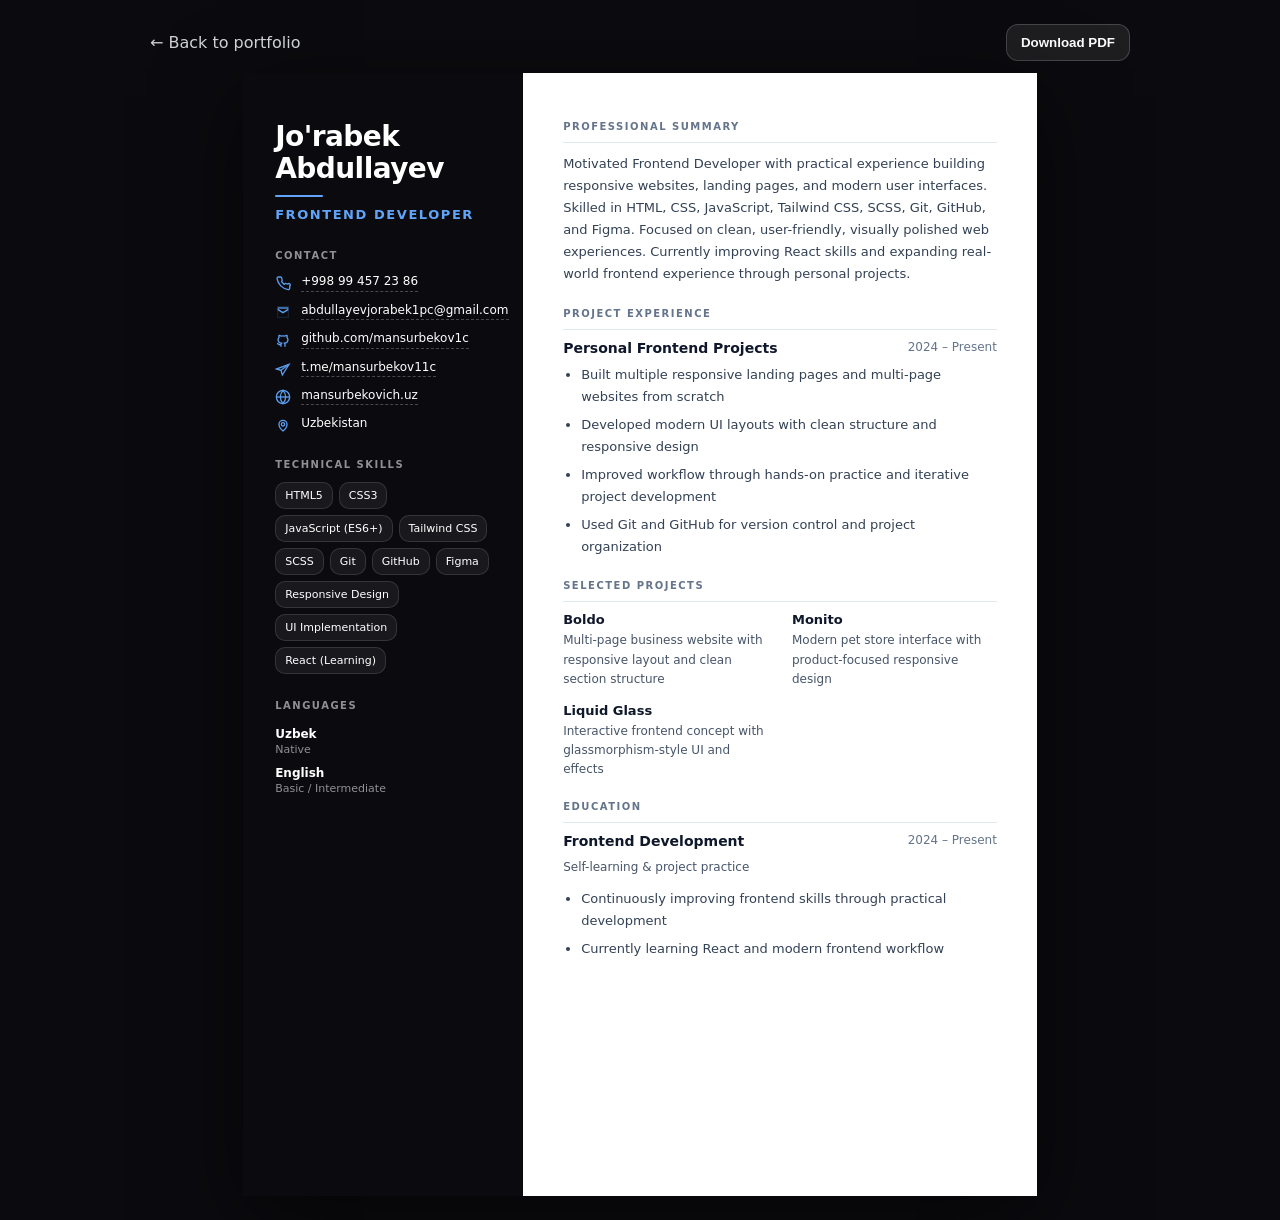
==== cv/cv-en.html @ 5465bddf "sv qo'shildi" ====
<!doctype html>
<html lang="en">
  <head>
    <meta charset="UTF-8" />
    <meta name="viewport" content="width=device-width, initial-scale=1.0" />
    <title>Jo'rabek Abdullayev — CV (EN)</title>
    <style>
      :root {
        --bg: #0a0a0a;
        --paper: #ffffff;
        --ink: #0f172a;
        --muted: #475569;
        --left: #0b0b0f;
        --accent: #60a5fa;
        --chip: #1f2430;
      }
      * {
        box-sizing: border-box;
      }
      body {
        margin: 0;
        font-family: ui-sans-serif, system-ui, -apple-system, Segoe UI, Roboto,
          Helvetica, Arial, "Apple Color Emoji", "Segoe UI Emoji";
        background: #0b0b0f;
        color: var(--ink);
      }
      .page-wrap {
        min-height: 100vh;
        display: grid;
        place-items: center;
        padding: 24px 16px;
      }
      .toolbar {
        width: min(980px, 100%);
        display: flex;
        justify-content: space-between;
        align-items: center;
        gap: 12px;
        color: #e5e7eb;
        margin-bottom: 12px;
      }
      .toolbar a {
        color: #e5e7eb;
        text-decoration: none;
        opacity: 0.9;
      }
      .toolbar a:hover {
        opacity: 1;
      }
      .btn {
        appearance: none;
        border: 1px solid rgba(255, 255, 255, 0.18);
        background: rgba(255, 255, 255, 0.08);
        color: #fff;
        border-radius: 12px;
        padding: 10px 14px;
        font-weight: 600;
        cursor: pointer;
      }
      .btn:hover {
        background: rgba(255, 255, 255, 0.12);
      }

      /* A4 container - 210mm × 297mm */
      .sheet {
        width: 210mm;
        height: 297mm;
        background: var(--paper);
        box-shadow: 0 24px 80px rgba(0, 0, 0, 0.55);
        overflow: hidden;
      }
      .grid {
        display: grid;
        grid-template-columns: 280px 1fr;
        height: 100%;
      }
      .left {
        background: var(--left);
        color: #fff;
        padding: 48px 32px;
        display: flex;
        flex-direction: column;
      }
      .name {
        font-size: 28px;
        font-weight: 800;
        line-height: 1.15;
        margin: 0 0 10px;
        letter-spacing: -0.02em;
      }
      .rule {
        width: 48px;
        height: 2px;
        background: var(--accent);
        border-radius: 999px;
        margin-bottom: 10px;
      }
      .role {
        color: var(--accent);
        font-size: 13px;
        letter-spacing: 0.12em;
        text-transform: uppercase;
        font-weight: 700;
        margin: 0 0 28px;
      }
      .section-h {
        margin: 0 0 12px;
        font-size: 10px;
        text-transform: uppercase;
        letter-spacing: 0.15em;
        color: rgba(255, 255, 255, 0.55);
        font-weight: 800;
      }
      .contact {
        display: flex;
        flex-direction: column;
        gap: 10px;
        margin-bottom: 26px;
      }
      .row {
        display: flex;
        gap: 10px;
        align-items: flex-start;
        font-size: 12px;
        line-height: 1.45;
      }
      .ico {
        width: 16px;
        height: 16px;
        flex: 0 0 auto;
        margin-top: 2px;
        color: var(--accent);
        opacity: 0.95;
      }
      .contact a {
        color: #fff;
        text-decoration: none;
        border-bottom: 1px dashed rgba(255, 255, 255, 0.25);
      }
      .contact a:hover {
        border-bottom-color: rgba(255, 255, 255, 0.55);
      }
      .chips {
        display: flex;
        flex-wrap: wrap;
        gap: 6px;
        margin-bottom: 26px;
      }
      .chip {
        font-size: 11px;
        background: rgba(255, 255, 255, 0.06);
        border: 1px solid rgba(255, 255, 255, 0.12);
        padding: 6px 9px;
        border-radius: 10px;
      }
      .langs {
        margin-top: 4px;
        display: grid;
        gap: 10px;
      }
      .lang {
        font-size: 12px;
        font-weight: 650;
      }
      .lang-sub {
        font-size: 11px;
        color: rgba(255, 255, 255, 0.55);
        margin-top: 2px;
      }

      .right {
        padding: 48px 40px;
      }
      .r-h {
        margin: 0 0 10px;
        font-size: 10px;
        text-transform: uppercase;
        letter-spacing: 0.15em;
        color: #64748b;
        font-weight: 800;
        padding-bottom: 10px;
        border-bottom: 1px solid #e2e8f0;
      }
      .p {
        margin: 0;
        font-size: 13px;
        line-height: 1.7;
        color: #334155;
      }
      .block {
        margin-bottom: 22px;
      }
      .split {
        display: flex;
        justify-content: space-between;
        gap: 16px;
        align-items: flex-start;
        margin: 0 0 8px;
      }
      .title {
        margin: 0;
        font-size: 14px;
        font-weight: 800;
        color: #0f172a;
      }
      .date {
        font-size: 12px;
        color: #64748b;
        white-space: nowrap;
      }
      .bullets {
        margin: 0;
        padding-left: 18px;
        display: grid;
        gap: 6px;
      }
      .bullets li {
        font-size: 13px;
        color: #334155;
        line-height: 1.7;
      }
      .projects {
        display: grid;
        grid-template-columns: 1fr 1fr;
        gap: 14px 24px;
      }
      .proj h4 {
        margin: 0 0 4px;
        font-size: 13px;
        font-weight: 800;
        color: #0f172a;
      }
      .proj p {
        margin: 0;
        font-size: 12px;
        color: #475569;
        line-height: 1.6;
      }

      @media (max-width: 900px) {
        .sheet {
          width: 100%;
          height: auto;
        }
        .grid {
          grid-template-columns: 1fr;
        }
      }

      @media print {
        body {
          background: #fff;
        }
        .page-wrap {
          padding: 0;
        }
        .toolbar {
          display: none;
        }
        .sheet {
          box-shadow: none;
        }
      }
    </style>
  </head>
  <body>
    <div class="page-wrap">
      <div class="toolbar">
        <a href="../index.html">← Back to portfolio</a>
        <button class="btn" onclick="window.print()">Download PDF</button>
      </div>

      <main class="sheet">
        <div class="grid">
          <aside class="left">
            <h1 class="name">Jo'rabek<br />Abdullayev</h1>
            <div class="rule"></div>
            <p class="role">Frontend Developer</p>

            <h3 class="section-h">Contact</h3>
            <div class="contact">
              <div class="row">
                <svg class="ico" viewBox="0 0 24 24" fill="none" stroke="currentColor" stroke-width="2">
                  <path d="M22 16.92v3a2 2 0 0 1-2.18 2A19.8 19.8 0 0 1 3 5.18 2 2 0 0 1 5.11 3h3a2 2 0 0 1 2 1.72c.12.86.31 1.7.57 2.5a2 2 0 0 1-.45 2.11L9.91 10.09a16 16 0 0 0 4 4l.76-.76a2 2 0 0 1 2.11-.45c.8.26 1.64.45 2.5.57A2 2 0 0 1 22 16.92Z"/>
                </svg>
                <a href="tel:+998994572386">+998 99 457 23 86</a>
              </div>
              <div class="row">
                <svg class="ico" viewBox="0 0 24 24" fill="none" stroke="currentColor" stroke-width="2">
                  <path d="M4 4h16v16H4z" opacity=".15"></path>
                  <path d="M4 8l8 5 8-5"></path>
                  <path d="M4 6h16"></path>
                </svg>
                <a href="mailto:abdullayevjorabek1pc@gmail.com">abdullayevjorabek1pc@gmail.com</a>
              </div>
              <div class="row">
                <svg class="ico" viewBox="0 0 24 24" fill="none" stroke="currentColor" stroke-width="2">
                  <path d="M9 19c-4 1-4-2-6-2"></path>
                  <path d="M15 22v-3.1a2.7 2.7 0 0 0-.75-2.1c2.5-.3 5.15-1.25 5.15-5.6A4.4 4.4 0 0 0 18 8.1 4.1 4.1 0 0 0 17.9 5S17 4.7 15 6.1a13.4 13.4 0 0 0-6 0C7 4.7 6.1 5 6.1 5A4.1 4.1 0 0 0 6 8.1a4.4 4.4 0 0 0-1.4 3.1c0 4.35 2.65 5.3 5.15 5.6A2.7 2.7 0 0 0 9 18.9V22"></path>
                </svg>
                <a href="https://github.com/mansurbekov1c" target="_blank" rel="noopener">github.com/mansurbekov1c</a>
              </div>
              <div class="row">
                <svg class="ico" viewBox="0 0 24 24" fill="none" stroke="currentColor" stroke-width="2">
                  <path d="M21 5L2 12l7 2 2 7 10-16Z"></path>
                  <path d="M9 14l12-9"></path>
                </svg>
                <a href="https://t.me/mansurbekov11c" target="_blank" rel="noopener">t.me/mansurbekov11c</a>
              </div>
              <div class="row">
                <svg class="ico" viewBox="0 0 24 24" fill="none" stroke="currentColor" stroke-width="2">
                  <circle cx="12" cy="12" r="10"></circle>
                  <path d="M2 12h20"></path>
                  <path d="M12 2a15.3 15.3 0 0 1 4 10 15.3 15.3 0 0 1-4 10 15.3 15.3 0 0 1-4-10 15.3 15.3 0 0 1 4-10Z"></path>
                </svg>
                <a href="https://mansurbekovich.uz" target="_blank" rel="noopener">mansurbekovich.uz</a>
              </div>
              <div class="row">
                <svg class="ico" viewBox="0 0 24 24" fill="none" stroke="currentColor" stroke-width="2">
                  <path d="M12 21s-6-4.4-6-10a6 6 0 1 1 12 0c0 5.6-6 10-6 10Z"></path>
                  <circle cx="12" cy="11" r="2.5"></circle>
                </svg>
                <span>Uzbekistan</span>
              </div>
            </div>

            <h3 class="section-h">Technical Skills</h3>
            <div class="chips">
              <span class="chip">HTML5</span>
              <span class="chip">CSS3</span>
              <span class="chip">JavaScript (ES6+)</span>
              <span class="chip">Tailwind CSS</span>
              <span class="chip">SCSS</span>
              <span class="chip">Git</span>
              <span class="chip">GitHub</span>
              <span class="chip">Figma</span>
              <span class="chip">Responsive Design</span>
              <span class="chip">UI Implementation</span>
              <span class="chip">React (Learning)</span>
            </div>

            <h3 class="section-h">Languages</h3>
            <div class="langs">
              <div>
                <div class="lang">Uzbek</div>
                <div class="lang-sub">Native</div>
              </div>
              <div>
                <div class="lang">English</div>
                <div class="lang-sub">Basic / Intermediate</div>
              </div>
            </div>
          </aside>

          <section class="right">
            <div class="block">
              <h2 class="r-h">Professional Summary</h2>
              <p class="p">
                Motivated Frontend Developer with practical experience building responsive
                websites, landing pages, and modern user interfaces. Skilled in HTML, CSS,
                JavaScript, Tailwind CSS, SCSS, Git, GitHub, and Figma. Focused on clean,
                user-friendly, visually polished web experiences. Currently improving React
                skills and expanding real-world frontend experience through personal projects.
              </p>
            </div>

            <div class="block">
              <h2 class="r-h">Project Experience</h2>
              <div class="split">
                <h3 class="title">Personal Frontend Projects</h3>
                <div class="date">2024 – Present</div>
              </div>
              <ul class="bullets">
                <li>Built multiple responsive landing pages and multi-page websites from scratch</li>
                <li>Developed modern UI layouts with clean structure and responsive design</li>
                <li>Improved workflow through hands-on practice and iterative project development</li>
                <li>Used Git and GitHub for version control and project organization</li>
              </ul>
            </div>

            <div class="block">
              <h2 class="r-h">Selected Projects</h2>
              <div class="projects">
                <div class="proj">
                  <h4>Boldo</h4>
                  <p>Multi-page business website with responsive layout and clean section structure</p>
                </div>
                <div class="proj">
                  <h4>Monito</h4>
                  <p>Modern pet store interface with product-focused responsive design</p>
                </div>
                <div class="proj">
                  <h4>Liquid Glass</h4>
                  <p>Interactive frontend concept with glassmorphism-style UI and effects</p>
                </div>
              </div>
            </div>

            <div class="block" style="margin-bottom: 0">
              <h2 class="r-h">Education</h2>
              <div class="split">
                <h3 class="title">Frontend Development</h3>
                <div class="date">2024 – Present</div>
              </div>
              <p class="p" style="margin-bottom: 10px; color: #475569; font-size: 12px">
                Self-learning & project practice
              </p>
              <ul class="bullets">
                <li>Continuously improving frontend skills through practical development</li>
                <li>Currently learning React and modern frontend workflow</li>
              </ul>
            </div>
          </section>
        </div>
      </main>
    </div>
  </body>
</html>
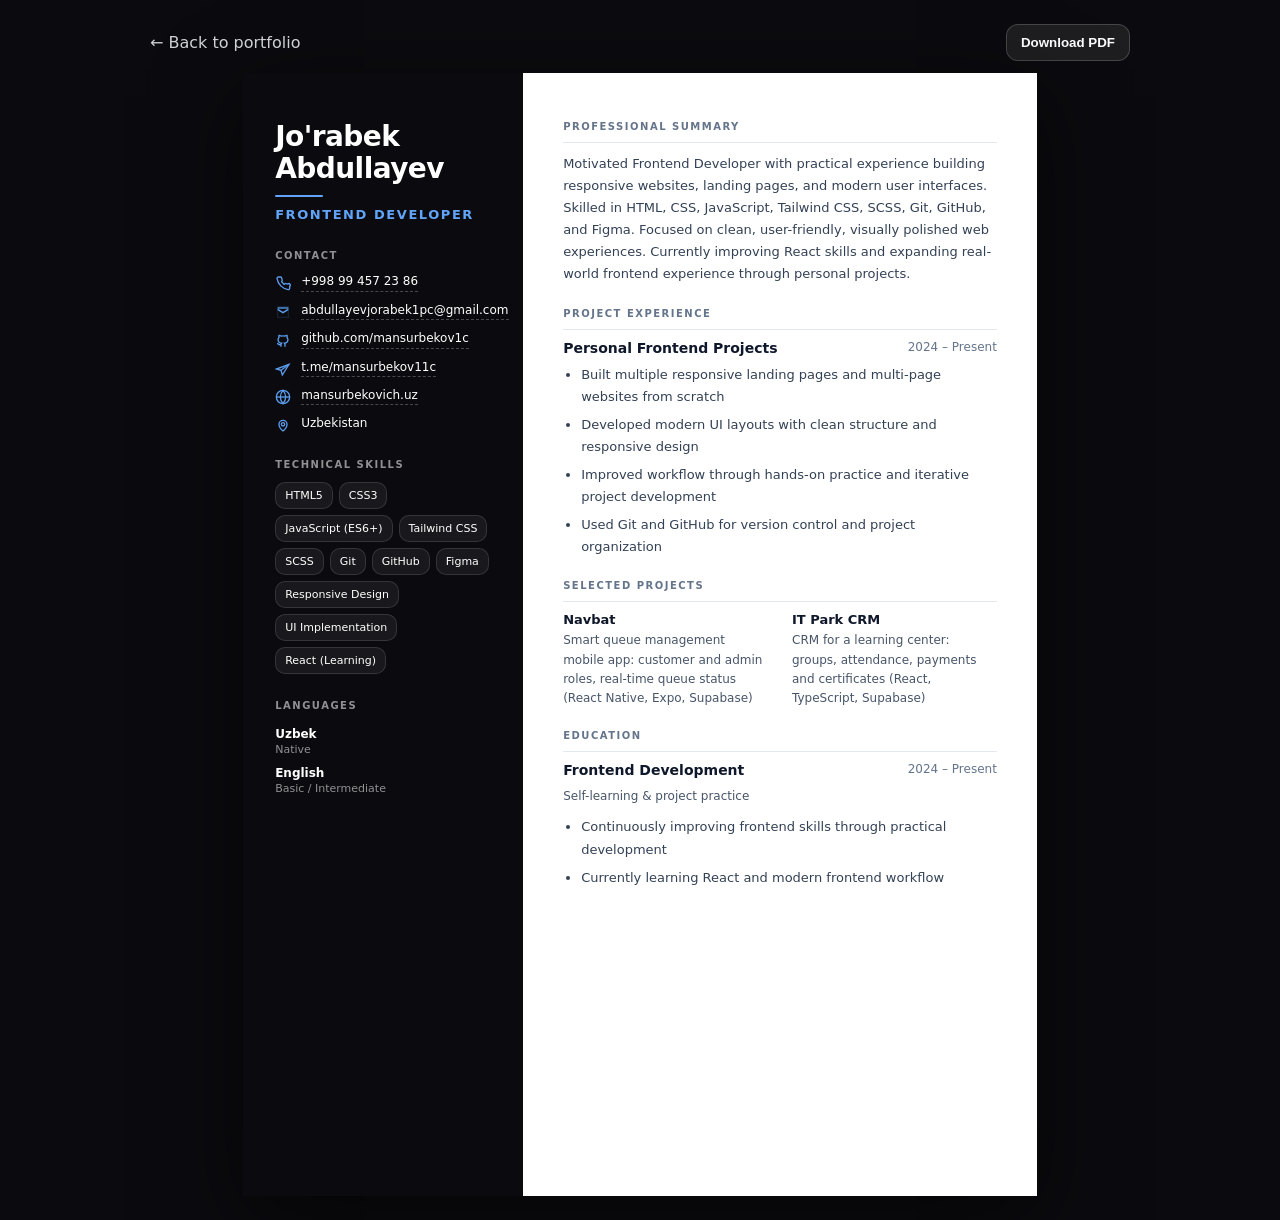
==== commit 66b636b9: "fix(cv): tanlangan loyihalar Navbat va IT Park CRM ga almashtirildi Written by Codex, verified by Cl" ====
--- a/cv/cv-en.html
+++ b/cv/cv-en.html
@@ -4,6 +4,9 @@
     <meta charset="UTF-8" />
     <meta name="viewport" content="width=device-width, initial-scale=1.0" />
     <title>Jo'rabek Abdullayev — CV (EN)</title>
+    <link rel="icon" href="../favicon.ico" sizes="48x48" />
+    <link rel="icon" type="image/png" sizes="192x192" href="../assets/favicon-192.png" />
+    <link rel="apple-touch-icon" href="../assets/apple-touch-icon.png" />
     <style>
       :root {
         --bg: #0a0a0a;
@@ -237,7 +240,7 @@
         line-height: 1.6;
       }
 
-      @media (max-width: 900px) {
+      @media screen and (max-width: 900px) {
         .sheet {
           width: 100%;
           height: auto;
@@ -247,18 +250,135 @@
         }
       }
 
+      @page {
+        size: A4;
+        margin: 0;
+      }
       @media print {
+        html,
+        body,
+        * {
+          -webkit-print-color-adjust: exact;
+          print-color-adjust: exact;
+        }
+        html,
         body {
+          width: 210mm;
+          height: 297mm;
+          margin: 0;
+          padding: 0;
           background: #fff;
         }
         .page-wrap {
+          display: block;
+          min-height: 0;
           padding: 0;
         }
         .toolbar {
           display: none;
         }
         .sheet {
+          width: 210mm;
+          height: 297mm;
+          margin: 0;
+          overflow: hidden;
           box-shadow: none;
+          break-inside: avoid;
+          page-break-inside: avoid;
+        }
+        .grid {
+          grid-template-columns: 74mm minmax(0, 1fr);
+          height: 100%;
+          min-height: 0;
+        }
+        .left,
+        .right {
+          min-width: 0;
+          break-inside: avoid;
+          page-break-inside: avoid;
+        }
+        .left {
+          padding: 10mm 6mm;
+          background: var(--left);
+          color: #fff;
+        }
+        .right {
+          padding: 10mm 8mm;
+          background: var(--paper);
+        }
+        .name {
+          font-size: 26px;
+          margin-bottom: 8px;
+        }
+        .role {
+          font-size: 12px;
+          margin-bottom: 20px;
+        }
+        .section-h {
+          margin-bottom: 8px;
+        }
+        .section-h,
+        .lang-sub {
+          color: #cbd5e1;
+        }
+        .contact,
+        .chips {
+          gap: 6px;
+          margin-bottom: 18px;
+        }
+        .row {
+          gap: 8px;
+          font-size: 11px;
+          line-height: 1.4;
+        }
+        .contact a {
+          min-width: 0;
+          overflow-wrap: anywhere;
+        }
+        .chip {
+          font-size: 10px;
+          padding: 4px 7px;
+        }
+        .langs {
+          gap: 8px;
+        }
+        .r-h {
+          margin-bottom: 8px;
+          padding-bottom: 8px;
+        }
+        .r-h,
+        .date {
+          color: var(--muted);
+        }
+        .p,
+        .bullets li {
+          font-size: 12px;
+          line-height: 1.5;
+        }
+        .block {
+          margin-bottom: 16px;
+          break-inside: avoid;
+          page-break-inside: avoid;
+        }
+        .split {
+          gap: 8px;
+          margin-bottom: 6px;
+        }
+        .title {
+          font-size: 13px;
+        }
+        .date {
+          font-size: 10px;
+        }
+        .bullets {
+          gap: 4px;
+        }
+        .projects {
+          gap: 10px 16px;
+        }
+        .proj p {
+          font-size: 11px;
+          line-height: 1.5;
         }
       }
     </style>
@@ -382,16 +502,12 @@
               <h2 class="r-h">Selected Projects</h2>
               <div class="projects">
                 <div class="proj">
-                  <h4>Boldo</h4>
-                  <p>Multi-page business website with responsive layout and clean section structure</p>
+                  <h4>Navbat</h4>
+                  <p>Smart queue management mobile app: customer and admin roles, real-time queue status (React Native, Expo, Supabase)</p>
                 </div>
                 <div class="proj">
-                  <h4>Monito</h4>
-                  <p>Modern pet store interface with product-focused responsive design</p>
-                </div>
-                <div class="proj">
-                  <h4>Liquid Glass</h4>
-                  <p>Interactive frontend concept with glassmorphism-style UI and effects</p>
+                  <h4>IT Park CRM</h4>
+                  <p>CRM for a learning center: groups, attendance, payments and certificates (React, TypeScript, Supabase)</p>
                 </div>
               </div>
             </div>
